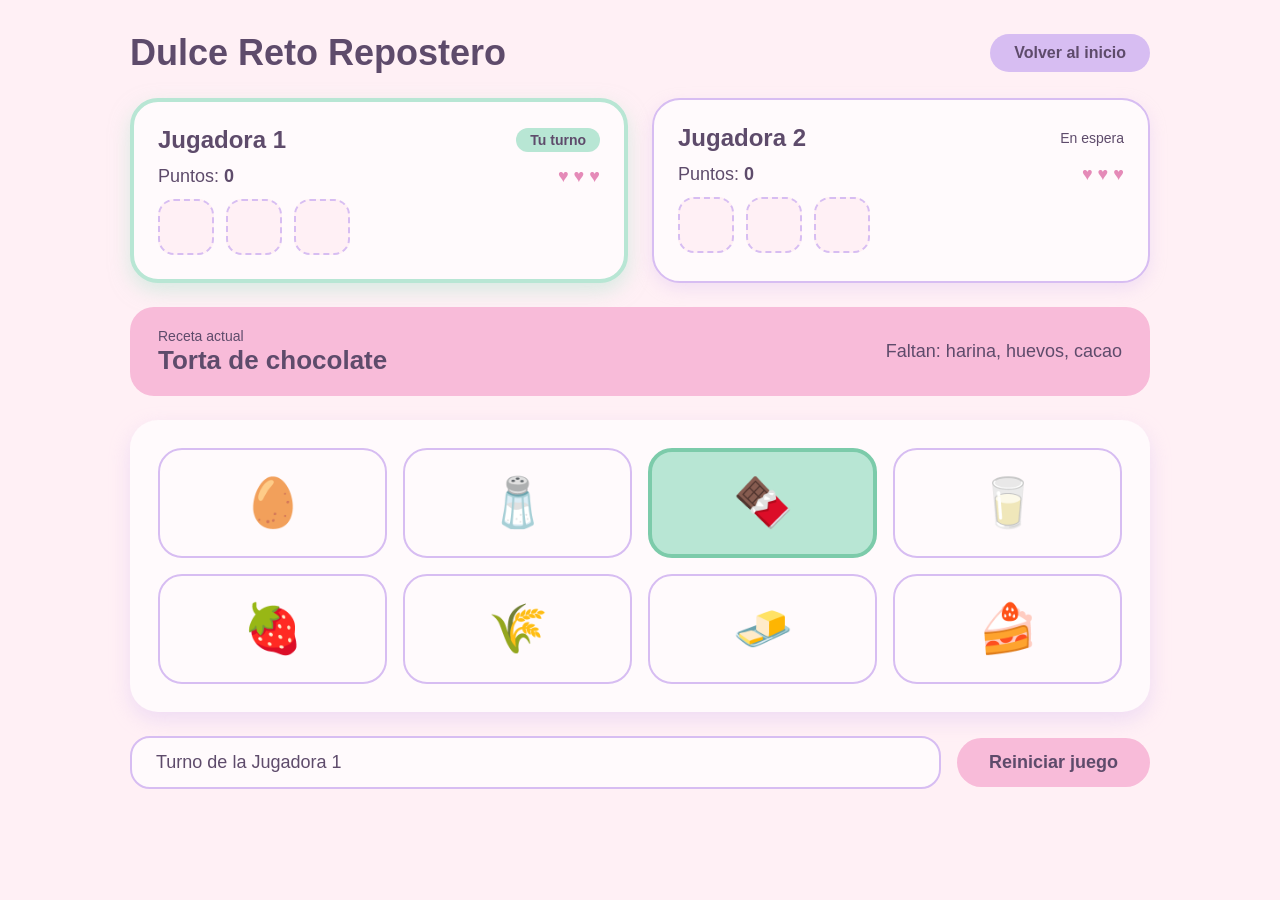
==== juego.html @ 754678c1 "Creación de la estructura html del videojuego, asimismo se le añade css. Además, se crearon los arch" ====
<!DOCTYPE html>
<html lang="en">
<head>
    <meta charset="UTF-8">
    <meta name="viewport" content="width=device-width, initial-scale=1.0">
    <title>Dulce Reto Repostero - Juego</title>
    <link rel="stylesheet" href="style.css">
</head>
<body>
    
  <header class="encabezado-juego">
    <h1>Dulce Reto Repostero</h1>
    <a id="btn-volver" class="boton boton-secundario" href="index.html">Volver al inicio</a>
  </header>

  
  <main class="pantalla">

 
    <section class="jugadoras">
    <!-- Panel de la jugadora 1 -->
      <article id="panelj1" class="panel activa">
        <div class="panel-titulo">
          <h2 id="nombrej1">Jugadora 1</h2>
          <span id="etiquetaj1" class="etiqueta">Tu turno</span>
        </div>
        <div class="datos">
          <span>Puntos: <strong id="puntosj1">0</strong></span>
          <span id="vidas-j1" class="vidas">♥ ♥ ♥</span>
        </div>
        <div id="tazaj1" class="taza">
          <div class="espacio"></div>
          <div class="espacio"></div>
          <div class="espacio"></div>
        </div>
      </article>

       <!-- Panel de la jugadora 2 -->

      <article id="panelj2" class="panel">
        <div class="panel-titulo">
          <h2 id="nombrej2">Jugadora 2</h2>
          <span id="etiquetaj2" class="etiqueta">En espera</span>
        </div>
        <div class="datos">
          <span>Puntos: <strong id="puntosj2">0</strong></span>
          <span id="vidasj2" class="vidas">♥ ♥ ♥</span>
        </div>
        <div id="tazaj2" class="taza">
          <div class="espacio"></div>
          <div class="espacio"></div>
          <div class="espacio"></div>
        </div>
      </article>
 
    </section>


    <!-- Receta actual -->
    <section class="receta">
      <div>
        <span class="receta-etiqueta">Receta actual</span>
        <h2 id="nombre-receta">Torta de chocolate</h2>
      </div>
      <p id="faltantes">Faltan: harina, huevos, cacao</p>
    </section>


 <section id="tablero" class="tablero">
      <button class="casilla" type="button" aria-label="Huevo">🥚</button>
      <button class="casilla" type="button" aria-label="Sal">🧂</button>
      <button class="casilla elegida" type="button" aria-label="Chocolate">🍫</button>
      <button class="casilla" type="button" aria-label="Leche">🥛</button>
      <button class="casilla" type="button" aria-label="Fresa">🍓</button>
      <button class="casilla" type="button" aria-label="Harina">🌾</button>
      <button class="casilla" type="button" aria-label="Mantequilla">🧈</button>
      <button class="casilla" type="button" aria-label="Pastel">🍰</button>
    </section>

      <!-- Mensajes y reinicio -->
    <div class="barra-inferior">
      <p id="mensaje" class="mensaje">Turno de la Jugadora 1</p>
      <button id="btn-reiniciar" class="boton boton-principal" type="button">Reiniciar juego</button>
    </div>
 
  </main>
 
  <script src="script.js"></script>


</body>
</html>
---- style.css ----
:root {
  --fondo: #FFF0F5;
  --tarjeta: #FFFAFC;
  --rosa: #F8BBD9;
  --rosa-fuerte: #F3A6CC;
  --lila: #D7BDF2;
  --lila-claro: #EBDDF9;
  --menta: #B8E6D4;
  --menta-borde: #7CCBAA;
  --texto: #5E4B6B;
  --rojo: #F28B82;
  --corazon: #E58AB8;
}


* {
  box-sizing: border-box;
}
 
body {
  margin: 0;
  min-height: 100vh;
  background-color: var(--fondo);
  color: var(--texto);
  font-family: "Trebuchet MS", "Segoe UI", sans-serif;
  transition: background-color 0.3s;
}
 
h1, h2, p {
  margin: 0;
}
 
/* Regla C: el JS le agrega esta clase al body durante el turno congelado */
body.congelado {
  background-color: var(--rojo);
}
 
/* Para esconder elementos desde JS si lo necesitas */
.oculto {
  display: none;
}

.pantalla {
  max-width: 1100px;
  margin: 0 auto;
  padding: 0 40px 40px;
  display: flex;
  flex-direction: column;
  gap: 24px;
}
 
/* ---------- Botones ---------- */
.boton {
  display: inline-block;
  border: 0;
  border-radius: 28px;
  padding: 14px 32px;
  font-family: inherit;
  font-size: 18px;
  font-weight: bold;
  color: var(--texto);
  text-align: center;
  text-decoration: none;
  cursor: pointer;
  transition: background-color 0.2s;
}
 
.boton-principal {
  background-color: var(--rosa);
}

.boton-principal:hover {
  background-color: var(--rosa-fuerte);
}
 
.boton-secundario {
  background-color: var(--lila);
  padding: 10px 24px;
  font-size: 16px;
}
 
.boton-secundario:hover {
  background-color: var(--lila-claro);
}
 
/*Inicio*/

.encabezado-inicio {
  display: flex;
  flex-direction: column;
  align-items: center;
  gap: 16px;
  padding: 48px 40px 24px;
  text-align: center;
}
 
.decoracion {
  display: flex;
  gap: 16px;
}

.adorno {
  width: 64px;
  height: 64px;
  border-radius: 50%;
  display: flex;
  align-items: center;
  justify-content: center;
  font-size: 32px;
}
 

.encabezado-inicio h1 {
  font-size: 56px;
  line-height: 1.1;
}
 
.subtitulo {
  font-size: 20px;
}
 
.instrucciones {
  display: grid;
  grid-template-columns: repeat(3, 1fr);
  gap: 20px;
}
 
.tarjeta {
  background-color: var(--tarjeta);
  border: 2px solid var(--lila);
  border-radius: 24px;
  padding: 24px;
  box-shadow: 0 6px 16px rgba(215, 189, 242, 0.35);
}
 
.tarjeta:nth-child(2) { border-color: var(--rosa); }
.tarjeta:nth-child(3) { border-color: var(--menta); }
 
.tarjeta h2 {
  font-size: 20px;
  margin-bottom: 8px;
}
 
.registro {
  width: 100%;
  max-width: 640px;
  margin: 0 auto;
  background-color: var(--tarjeta);
  border-radius: 28px;
  padding: 28px;
  box-shadow: 0 8px 20px rgba(215, 189, 242, 0.4);
  display: grid;
  grid-template-columns: 1fr 1fr;
  gap: 16px;
}
 
.campo {
  display: flex;
  flex-direction: column;
  gap: 6px;
}
 
.campo label {
  font-size: 15px;
}
 
.campo input {
  height: 48px;
  border: 2px solid var(--lila);
  border-radius: 16px;
  padding: 0 16px;
  font-family: inherit;
  font-size: 16px;
  color: var(--texto);
  background-color: var(--fondo);
}
 
.campo input:focus {
  outline: 3px solid var(--menta);
}
 
.registro .boton {
  grid-column: 1 / -1;
}
 
/*Juego*/

.encabezado-juego {
  max-width: 1100px;
  margin: 0 auto;
  padding: 32px 40px 24px;
  display: flex;
  justify-content: space-between;
  align-items: center;
  gap: 16px;
}
 
.encabezado-juego h1 {
  font-size: 36px;
}


 
/* ---------- Paneles de jugadoras ---------- */
.jugadoras {
  display: grid;
  grid-template-columns: 1fr 1fr;
  gap: 24px;
}
 
.panel {
  background-color: var(--tarjeta);
  border: 2px solid var(--lila);
  border-radius: 28px;
  padding: 24px;
  box-shadow: 0 6px 16px rgba(215, 189, 242, 0.35);
  display: flex;
  flex-direction: column;
  gap: 12px;
}
 
/* Jugadora con el turno */
.panel.activa {
  border: 4px solid var(--menta);
  box-shadow: 0 8px 20px rgba(184, 230, 212, 0.55);
}
 
.panel-titulo {
  display: flex;
  justify-content: space-between;
  align-items: center;
}
 
.panel-titulo h2 {
  font-size: 24px;
}
 
.etiqueta {
  font-size: 14px;
}
 
.panel.activa .etiqueta {
  background-color: var(--menta);
  border-radius: 14px;
  padding: 4px 14px;
  font-weight: bold;
}
 
.datos {
  display: flex;
  justify-content: space-between;
  font-size: 18px;
}
 
.vidas {
  color: var(--corazon);
}
 
.taza {
  display: flex;
  gap: 12px;
}
 
.espacio {
  width: 56px;
  height: 56px;
  border: 2px dashed var(--lila);
  border-radius: 16px;
  background-color: var(--fondo);
  display: flex;
  align-items: center;
  justify-content: center;
  font-size: 28px;
}

/* Espacio con un ingrediente ya puesto */
.espacio.lleno {
  border: 2px solid var(--rosa);
}

.receta {
  background-color: var(--rosa);
  border-radius: 24px;
  padding: 20px 28px;
  display: flex;
  justify-content: space-between;
  align-items: center;
  gap: 16px;
}


.receta-etiqueta {
  font-size: 14px;
}
 
.receta h2 {
  font-size: 26px;
}
 
#faltantes {
  font-size: 18px;
}


/* ---------- Tablero ---------- */
.tablero {
  background-color: var(--tarjeta);
  border-radius: 28px;
  padding: 28px;
  box-shadow: 0 8px 20px rgba(215, 189, 242, 0.4);
  display: grid;
  grid-template-columns: repeat(4, 1fr);
  gap: 16px;
}

 
.casilla {
  height: 110px;
  border: 2px solid var(--lila);
  border-radius: 24px;
  background-color: var(--tarjeta);
  font-size: 48px;
  cursor: pointer;
  transition: background-color 0.2s, transform 0.2s;
}

.casilla:hover {
  background-color: var(--lila-claro);
  transform: translateY(-3px);
}
 
/* Casilla seleccionada */
.casilla.elegida {
  border: 4px solid var(--menta-borde);
  background-color: var(--menta);
}

.casilla.deshabilitada {
  opacity: 0.4;
  cursor: not-allowed;
  transform: none;
}

.barra-inferior {
  display: flex;
  justify-content: space-between;
  align-items: center;
  gap: 16px;
}
 
.mensaje {
  flex: 1;
  background-color: var(--tarjeta);
  border: 2px solid var(--lila);
  border-radius: 20px;
  padding: 14px 24px;
  font-size: 18px;
}


@media (max-width: 700px) {
  .pantalla {
    padding: 0 16px 24px;
  }
 
  .encabezado-inicio {
    padding: 32px 16px 16px;
  }
 
  .encabezado-inicio h1 {
    font-size: 36px;
  }
 
  .encabezado-juego {
    padding: 24px 16px 16px;
    flex-direction: column;
  }
 
  .instrucciones,
  .registro,
  .jugadoras {
    grid-template-columns: 1fr;
  }
 
  .receta,
  .barra-inferior {
    flex-direction: column;
    align-items: stretch;
  }
 
  .tablero {
    grid-template-columns: repeat(2, 1fr);
  }
}
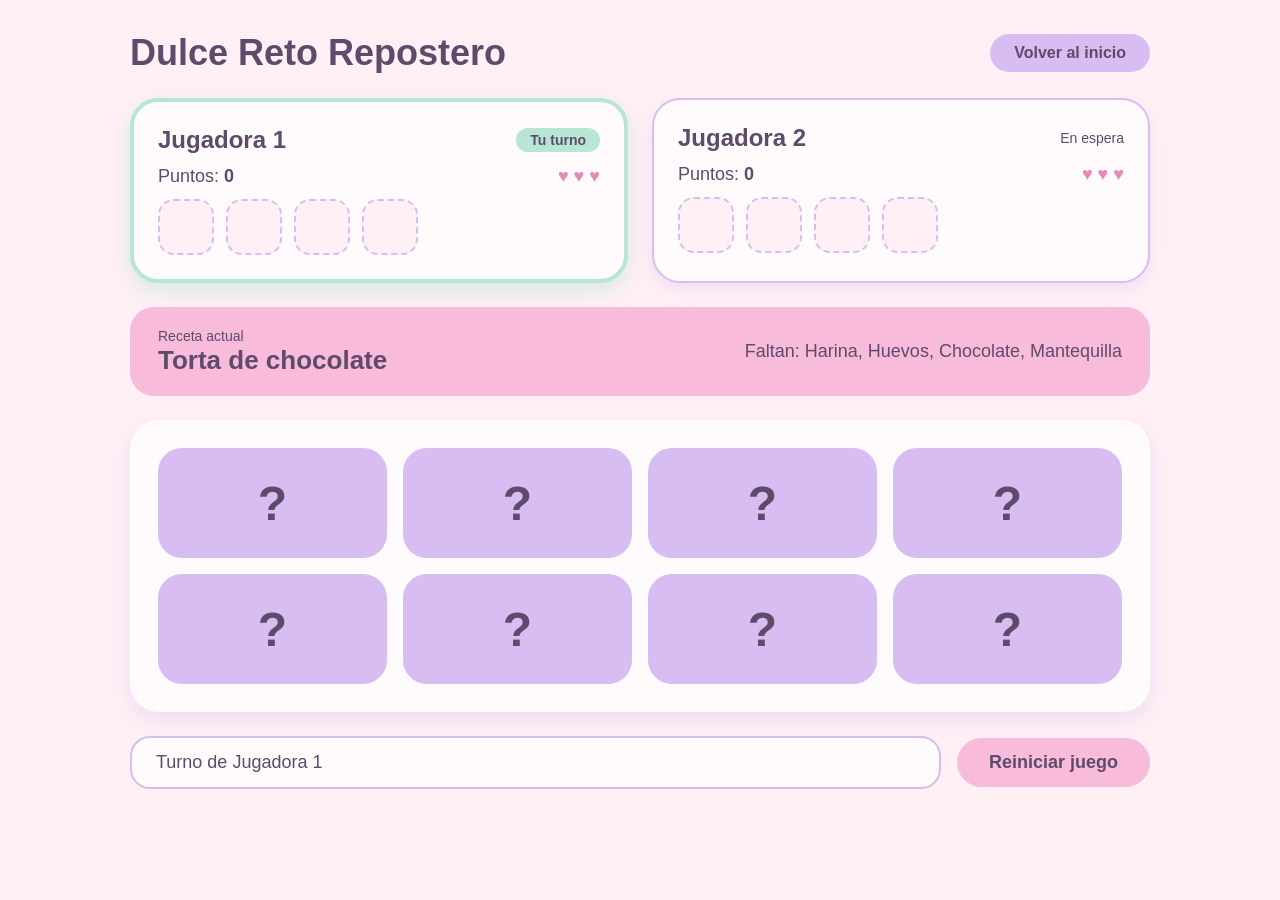
==== commit f36234bb: "Agrega pantalla de juego con tablero dinámico y casillas ocultas, juego.html: reorganiza el header f" ====
--- a/juego.html
+++ b/juego.html
@@ -26,9 +26,10 @@
         </div>
         <div class="datos">
           <span>Puntos: <strong id="puntosj1">0</strong></span>
-          <span id="vidas-j1" class="vidas">♥ ♥ ♥</span>
+          <span id="vidasj1" class="vidas">♥ ♥ ♥</span>
         </div>
         <div id="tazaj1" class="taza">
+          <div class="espacio"></div>
           <div class="espacio"></div>
           <div class="espacio"></div>
           <div class="espacio"></div>
@@ -47,6 +48,7 @@
           <span id="vidasj2" class="vidas">♥ ♥ ♥</span>
         </div>
         <div id="tazaj2" class="taza">
+          <div class="espacio"></div>
           <div class="espacio"></div>
           <div class="espacio"></div>
           <div class="espacio"></div>
--- a/style.css
+++ b/style.css
@@ -392,4 +392,468 @@
     grid-template-columns: repeat(2, 1fr);
   }
 }
- +
+Style · CSS
+/* ============================================================
+   DULCE RETO REPOSTERO - estilos (index.html y juego.html)
+   ============================================================ */
+ 
+/* ---------- Paleta y variables ---------- */
+:root {
+  --fondo: #FFF0F5;
+  --tarjeta: #FFFAFC;
+  --rosa: #F8BBD9;
+  --rosa-fuerte: #F3A6CC;
+  --lila: #D7BDF2;
+  --lila-claro: #EBDDF9;
+  --menta: #B8E6D4;
+  --menta-borde: #7CCBAA;
+  --texto: #5E4B6B;
+  --rojo: #F28B82;
+  --corazon: #E58AB8;
+}
+ 
+/* ---------- Base ---------- */
+* {
+  box-sizing: border-box;
+}
+ 
+body {
+  margin: 0;
+  min-height: 100vh;
+  background-color: var(--fondo);
+  color: var(--texto);
+  font-family: "Trebuchet MS", "Segoe UI", sans-serif;
+  transition: background-color 0.3s;
+}
+ 
+h1, h2, p {
+  margin: 0;
+}
+ 
+/* Regla C: el JS le agrega esta clase al body durante el turno congelado */
+body.congelado {
+  background-color: var(--rojo);
+}
+ 
+/* Para esconder elementos desde JS si lo necesitas */
+.oculto {
+  display: none;
+}
+ 
+/* ---------- Contenedor principal ---------- */
+.pantalla {
+  max-width: 1100px;
+  margin: 0 auto;
+  padding: 0 40px 40px;
+  display: flex;
+  flex-direction: column;
+  gap: 24px;
+}
+ 
+/* ---------- Botones ---------- */
+.boton {
+  display: inline-block;
+  border: 0;
+  border-radius: 28px;
+  padding: 14px 32px;
+  font-family: inherit;
+  font-size: 18px;
+  font-weight: bold;
+  color: var(--texto);
+  text-align: center;
+  text-decoration: none;
+  cursor: pointer;
+  transition: background-color 0.2s;
+}
+ 
+.boton-principal {
+  background-color: var(--rosa);
+}
+ 
+.boton-principal:hover {
+  background-color: var(--rosa-fuerte);
+}
+ 
+.boton-secundario {
+  background-color: var(--lila);
+  padding: 10px 24px;
+  font-size: 16px;
+}
+ 
+.boton-secundario:hover {
+  background-color: var(--lila-claro);
+}
+ 
+/* ============================================================
+   PÁGINA 1: INICIO
+   ============================================================ */
+.encabezado-inicio {
+  display: flex;
+  flex-direction: column;
+  align-items: center;
+  gap: 16px;
+  padding: 48px 40px 24px;
+  text-align: center;
+}
+ 
+.decoracion {
+  display: flex;
+  gap: 16px;
+}
+ 
+.adorno {
+  width: 64px;
+  height: 64px;
+  border-radius: 50%;
+  display: flex;
+  align-items: center;
+  justify-content: center;
+  font-size: 32px;
+}
+ 
+.adorno:nth-child(1) { background-color: var(--rosa); }
+.adorno:nth-child(2) { background-color: var(--lila); }
+.adorno:nth-child(3) { background-color: var(--menta); }
+ 
+.encabezado-inicio h1 {
+  font-size: 56px;
+  line-height: 1.1;
+}
+ 
+.subtitulo {
+  font-size: 20px;
+}
+ 
+.instrucciones {
+  display: grid;
+  grid-template-columns: repeat(3, 1fr);
+  gap: 20px;
+}
+ 
+.tarjeta {
+  background-color: var(--tarjeta);
+  border: 2px solid var(--lila);
+  border-radius: 24px;
+  padding: 24px;
+  box-shadow: 0 6px 16px rgba(215, 189, 242, 0.35);
+}
+ 
+.tarjeta:nth-child(2) { border-color: var(--rosa); }
+.tarjeta:nth-child(3) { border-color: var(--menta); }
+ 
+.tarjeta h2 {
+  font-size: 20px;
+  margin-bottom: 8px;
+}
+ 
+.registro {
+  width: 100%;
+  max-width: 640px;
+  margin: 0 auto;
+  background-color: var(--tarjeta);
+  border-radius: 28px;
+  padding: 28px;
+  box-shadow: 0 8px 20px rgba(215, 189, 242, 0.4);
+  display: grid;
+  grid-template-columns: 1fr 1fr;
+  gap: 16px;
+}
+ 
+.campo {
+  display: flex;
+  flex-direction: column;
+  gap: 6px;
+}
+ 
+.campo label {
+  font-size: 15px;
+}
+ 
+.campo input {
+  height: 48px;
+  border: 2px solid var(--lila);
+  border-radius: 16px;
+  padding: 0 16px;
+  font-family: inherit;
+  font-size: 16px;
+  color: var(--texto);
+  background-color: var(--fondo);
+}
+ 
+.campo input:focus {
+  outline: 3px solid var(--menta);
+}
+ 
+.registro .boton {
+  grid-column: 1 / -1;
+}
+ 
+.pie {
+  padding: 16px;
+  text-align: center;
+  font-size: 14px;
+}
+ 
+/* ============================================================
+   PÁGINA 2: JUEGO
+   ============================================================ */
+.encabezado-juego {
+  max-width: 1100px;
+  margin: 0 auto;
+  padding: 32px 40px 24px;
+  display: flex;
+  justify-content: space-between;
+  align-items: center;
+  gap: 16px;
+}
+ 
+.encabezado-juego h1 {
+  font-size: 36px;
+}
+ 
+/* ---------- Paneles de jugadoras ---------- */
+.jugadoras {
+  display: grid;
+  grid-template-columns: 1fr 1fr;
+  gap: 24px;
+}
+ 
+.panel {
+  background-color: var(--tarjeta);
+  border: 2px solid var(--lila);
+  border-radius: 28px;
+  padding: 24px;
+  box-shadow: 0 6px 16px rgba(215, 189, 242, 0.35);
+  display: flex;
+  flex-direction: column;
+  gap: 12px;
+}
+ 
+/* Jugadora con el turno */
+.panel.activa {
+  border: 4px solid var(--menta);
+  box-shadow: 0 8px 20px rgba(184, 230, 212, 0.55);
+}
+ 
+.panel-titulo {
+  display: flex;
+  justify-content: space-between;
+  align-items: center;
+}
+ 
+.panel-titulo h2 {
+  font-size: 24px;
+}
+ 
+.etiqueta {
+  font-size: 14px;
+}
+ 
+.panel.activa .etiqueta {
+  background-color: var(--menta);
+  border-radius: 14px;
+  padding: 4px 14px;
+  font-weight: bold;
+}
+ 
+.datos {
+  display: flex;
+  justify-content: space-between;
+  font-size: 18px;
+}
+ 
+.vidas {
+  color: var(--corazon);
+}
+ 
+.bowl {
+  display: flex;
+  gap: 12px;
+}
+ 
+.espacio {
+  width: 56px;
+  height: 56px;
+  border: 2px dashed var(--lila);
+  border-radius: 16px;
+  background-color: var(--fondo);
+  display: flex;
+  align-items: center;
+  justify-content: center;
+  font-size: 28px;
+}
+ 
+/* Espacio con un ingrediente ya puesto */
+.espacio.lleno {
+  border: 2px solid var(--rosa);
+}
+ 
+/* ---------- Receta ---------- */
+.receta {
+  background-color: var(--rosa);
+  border-radius: 24px;
+  padding: 20px 28px;
+  display: flex;
+  justify-content: space-between;
+  align-items: center;
+  gap: 16px;
+}
+ 
+.receta-etiqueta {
+  font-size: 14px;
+}
+ 
+.receta h2 {
+  font-size: 26px;
+}
+ 
+#faltantes {
+  font-size: 18px;
+}
+ 
+/* ---------- Tablero ---------- */
+.tablero {
+  background-color: var(--tarjeta);
+  border-radius: 28px;
+  padding: 28px;
+  box-shadow: 0 8px 20px rgba(215, 189, 242, 0.4);
+  display: grid;
+  grid-template-columns: repeat(4, 1fr);
+  gap: 16px;
+}
+ 
+.casilla {
+  height: 110px;
+  border: 2px solid var(--lila);
+  border-radius: 24px;
+  background-color: var(--tarjeta);
+  font-size: 48px;
+  cursor: pointer;
+  transition: background-color 0.2s, transform 0.2s;
+}
+ 
+.casilla:hover {
+  background-color: var(--lila-claro);
+  transform: translateY(-3px);
+}
+ 
+/* Casilla seleccionada */
+.casilla.elegida {
+  border: 4px solid var(--menta-borde);
+  background-color: var(--menta);
+}
+ 
+/* Casilla que ya no se puede usar */
+.casilla.deshabilitada {
+  opacity: 0.4;
+  cursor: not-allowed;
+  transform: none;
+}
+ 
+/* ---------- Barra inferior ---------- */
+.barra-inferior {
+  display: flex;
+  justify-content: space-between;
+  align-items: center;
+  gap: 16px;
+}
+ 
+.mensaje {
+  flex: 1;
+  background-color: var(--tarjeta);
+  border: 2px solid var(--lila);
+  border-radius: 20px;
+  padding: 14px 24px;
+  font-size: 18px;
+}
+ 
+/* ============================================================
+   RESPONSIVE (pantallas pequeñas)
+   ============================================================ */
+@media (max-width: 700px) {
+  .pantalla {
+    padding: 0 16px 24px;
+  }
+ 
+  .encabezado-inicio {
+    padding: 32px 16px 16px;
+  }
+ 
+  .encabezado-inicio h1 {
+    font-size: 36px;
+  }
+ 
+  .encabezado-juego {
+    padding: 24px 16px 16px;
+    flex-direction: column;
+  }
+ 
+  .instrucciones,
+  .registro,
+  .jugadoras {
+    grid-template-columns: 1fr;
+  }
+ 
+  .receta,
+  .barra-inferior {
+    flex-direction: column;
+    align-items: stretch;
+  }
+ 
+  .tablero {
+    grid-template-columns: repeat(2, 1fr);
+  }
+}
+ 
+/* ============================================================
+   CASILLAS BOCA ABAJO Y REVELADAS (juego.js las agrega o quita)
+   ============================================================ */
+ 
+/* Casilla tapada: se ve un "?" */
+.casilla.oculta {
+  background-color: var(--lila);
+  color: var(--texto);
+  font-weight: bold;
+}
+ 
+.casilla.oculta:hover {
+  background-color: var(--rosa);
+}
+ 
+/* Resultados al destapar una casilla */
+.casilla.correcta {
+  background-color: var(--menta);
+  border-color: var(--menta-borde);
+}
+ 
+.casilla.distractor {
+  background-color: var(--rosa);
+  border-color: var(--corazon);
+}
+ 
+.casilla.trampa {
+  background-color: var(--rojo);
+  border-color: var(--rojo);
+}
+ 
+/*colores en el resultado */
+.casilla.oculta {
+  background-color: var(--lila);
+  font-weight: bold;
+}
+
+.casilla.correcta {
+  background-color: var(--menta);
+  border-color: var(--menta-borde);
+}
+
+.casilla.distractor {
+  background-color: var(--rosa);
+  border-color: var(--corazon);
+}
+
+.casilla.trampa {
+  background-color: var(--rojo);
+  border-color: var(--rojo);
+}
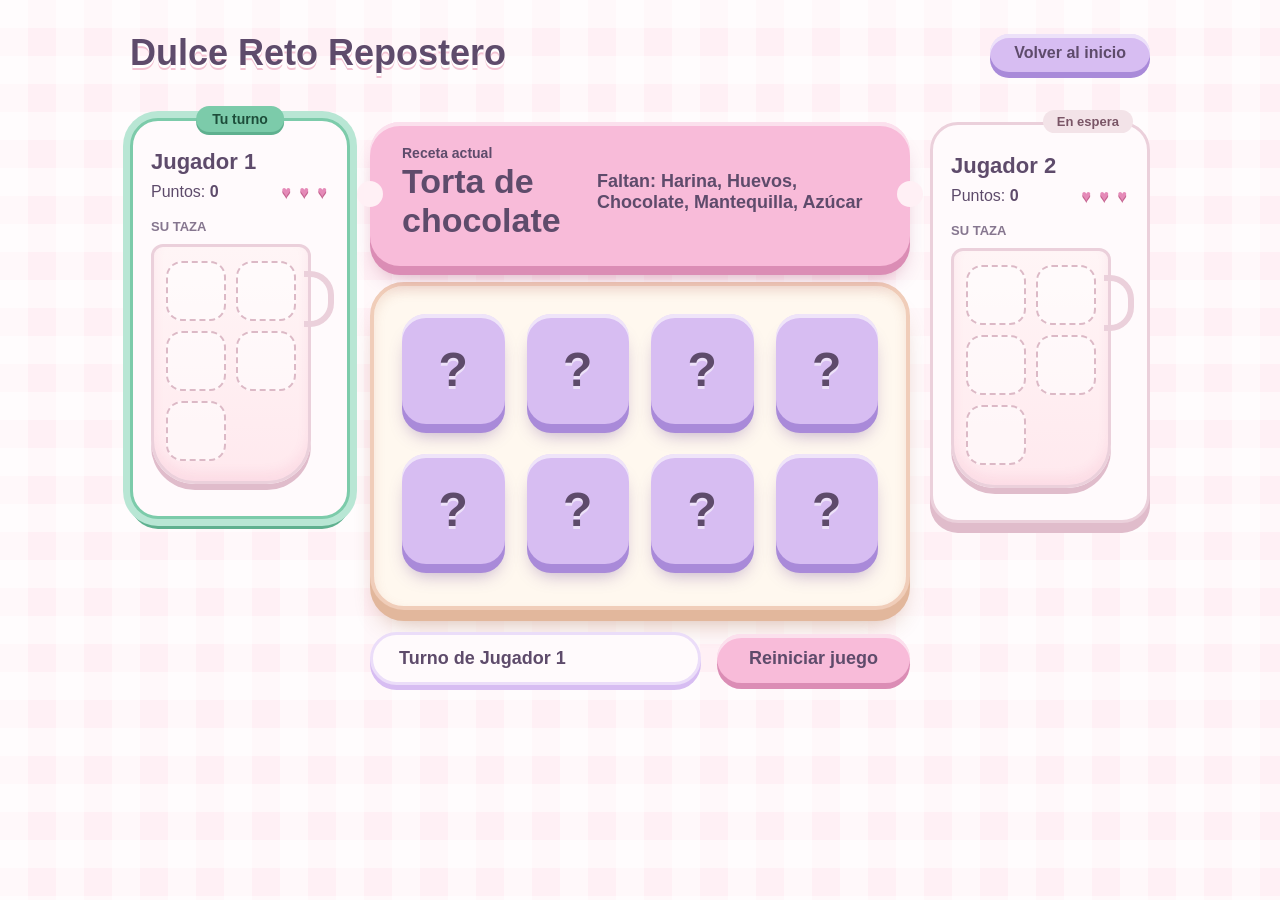
==== commit 6f236f62: "Dulce Reto Repostero, el juego completo con Regla B, intercambio de casillas cada 4 aciertos y Regla" ====
--- a/juego.html
+++ b/juego.html
@@ -1,33 +1,43 @@
 <!DOCTYPE html>
-<html lang="en">
+<html lang="es">
+
 <head>
-    <meta charset="UTF-8">
-    <meta name="viewport" content="width=device-width, initial-scale=1.0">
-    <title>Dulce Reto Repostero - Juego</title>
-    <link rel="stylesheet" href="style.css">
+  <meta charset="UTF-8">
+  <meta name="viewport" content="width=device-width, initial-scale=1.0">
+  <title>Dulce Reto Repostero - Juego</title>
+  <link rel="stylesheet" href="style.css">
 </head>
+
 <body>
-    
+
+  <!-- encabezado, título y enlace para volver al inicio -->
   <header class="encabezado-juego">
     <h1>Dulce Reto Repostero</h1>
     <a id="btn-volver" class="boton boton-secundario" href="index.html">Volver al inicio</a>
   </header>
 
-  
+
   <main class="pantalla">
+<!-- Cuadrícula de 3 columnas: panel J1 - zona central - panel J2 -->
+    <div class="area-juego">
 
- 
-    <section class="jugadoras">
-    <!-- Panel de la jugadora 1 -->
+      <!-- Panel de la jugadora 1 (izquierda) -->
+        <!-- La clase "activa" marca de quién es el turno, JS la mueve entre paneles -->
       <article id="panelj1" class="panel activa">
         <div class="panel-titulo">
-          <h2 id="nombrej1">Jugadora 1</h2>
+          <!-- JS reemplaza el nombre con el escrito en el inicio -->
+          <h2 id="nombrej1">Jugador 1</h2>
+           <!-- JS alterna el texto entre "Tu turno" y "En espera" -->
           <span id="etiquetaj1" class="etiqueta">Tu turno</span>
         </div>
         <div class="datos">
+           <!-- Puntos y vidas, esas se actualizan desde actualizarMarcador() -->
           <span>Puntos: <strong id="puntosj1">0</strong></span>
           <span id="vidasj1" class="vidas">♥ ♥ ♥</span>
         </div>
+        <p class="taza-label">SU TAZA</p>
+         <!-- La taza, JS crea aquí un espacio por cada ingrediente de la receta
+             y lo llena con el emoji cuando la jugadora acierta (dibujarTazas) -->
         <div id="tazaj1" class="taza">
           <div class="espacio"></div>
           <div class="espacio"></div>
@@ -36,17 +46,45 @@
         </div>
       </article>
 
-       <!-- Panel de la jugadora 2 -->
+      <!-- Zona central: receta + tablero + barra -->
+      <div class="zona-central">
 
+        <!-- Receta actual -->
+           <!-- Tarjeta tipo ticket con el nombre de la receta y los ingredientes que faltan -->
+        <section class="receta">
+          <div>
+            <span class="receta-etiqueta">Receta actual</span>
+            <h2 id="nombre-receta">Torta de chocolate</h2>
+          </div>
+          <p id="faltantes">Faltan: harina, huevos, cacao</p>
+        </section>
+
+
+        <section id="tablero" class="tablero">
+          <!-- El JS genera las casillas dinámicamente al iniciar -->
+        </section>
+
+        <!-- Mensajes y reinicio -->
+         <!-- Mensaje de estado (quién acertó, de quién es el turno...) y botón Reiniciar -->
+        <div class="barra-inferior">
+          <p id="mensaje" class="mensaje">Turno de la Jugador 1</p>
+          <button id="btn-reiniciar" class="boton boton-principal" type="button">Reiniciar juego</button>
+        </div>
+
+      </div>
+
+      <!-- Panel de la jugadora 2 (derecha) -->
+        <!-- Misma estructura que el panel 1, pero empieza "En espera" , sin la clase "activa"-->
       <article id="panelj2" class="panel">
         <div class="panel-titulo">
-          <h2 id="nombrej2">Jugadora 2</h2>
+          <h2 id="nombrej2">Jugador 2</h2>
           <span id="etiquetaj2" class="etiqueta">En espera</span>
         </div>
         <div class="datos">
           <span>Puntos: <strong id="puntosj2">0</strong></span>
           <span id="vidasj2" class="vidas">♥ ♥ ♥</span>
         </div>
+        <p class="taza-label">SU TAZA</p>
         <div id="tazaj2" class="taza">
           <div class="espacio"></div>
           <div class="espacio"></div>
@@ -54,41 +92,28 @@
           <div class="espacio"></div>
         </div>
       </article>
- 
-    </section>
 
+    </div>
 
-    <!-- Receta actual -->
-    <section class="receta">
-      <div>
-        <span class="receta-etiqueta">Receta actual</span>
-        <h2 id="nombre-receta">Torta de chocolate</h2>
+    <!--Letrero que anuncia el final-->
+     <!-- Ventana emergente, empieza oculta ("oculto") y mostrarLetrero() la muestra
+         para avisos (trampa, intercambio, receta completa) y para el final del juego -->
+    <div id="letrero" class="letrero oculto" role="dialog" aria-modal="true" aria-labelledby="letrero-titulo">
+      <div class="letrero-caja">
+         <!-- Título, texto y botón, JS cambia su contenido según el evento -->
+        <h2 id="letrero-titulo">Título</h2>
+        <p id="letrero-texto">Texto</p>
+        <button id="btn-letrero" class="boton boton-principal" type="button">Jugar de nuevo</button>
       </div>
-      <p id="faltantes">Faltan: harina, huevos, cacao</p>
-    </section>
+    </div>
 
+  </main>
 
- <section id="tablero" class="tablero">
-      <button class="casilla" type="button" aria-label="Huevo">🥚</button>
-      <button class="casilla" type="button" aria-label="Sal">🧂</button>
-      <button class="casilla elegida" type="button" aria-label="Chocolate">🍫</button>
-      <button class="casilla" type="button" aria-label="Leche">🥛</button>
-      <button class="casilla" type="button" aria-label="Fresa">🍓</button>
-      <button class="casilla" type="button" aria-label="Harina">🌾</button>
-      <button class="casilla" type="button" aria-label="Mantequilla">🧈</button>
-      <button class="casilla" type="button" aria-label="Pastel">🍰</button>
-    </section>
-
-      <!-- Mensajes y reinicio -->
-    <div class="barra-inferior">
-      <p id="mensaje" class="mensaje">Turno de la Jugadora 1</p>
-      <button id="btn-reiniciar" class="boton boton-principal" type="button">Reiniciar juego</button>
-    </div>
- 
-  </main>
- 
+  <!-- El script va al final del body para que todos los elementos
+       ya existan cuando JavaScript los busque con getElementById -->
   <script src="script.js"></script>
 
 
 </body>
+
 </html>
--- a/style.css
+++ b/style.css
@@ -1,4 +1,5 @@
 :root {
+  /* Colores principales */
   --fondo: #FFF0F5;
   --tarjeta: #FFFAFC;
   --rosa: #F8BBD9;
@@ -10,81 +11,146 @@
   --texto: #5E4B6B;
   --rojo: #F28B82;
   --corazon: #E58AB8;
-}
-
-
+
+  /* el grosor, como un sombra,de cada color da el efecto de relieve */
+  --rosa-grosor: #DB8DB5;
+  --lila-grosor: #A98AD9;
+  --menta-grosor: #5FB08F;
+  --rojo-grosor: #CE5F57;
+  --borde-suave: #EBD0DB;
+  --borde-suave-grosor: #E0BCCB;
+  --mantequilla: #FFE6A6;
+  --mantequilla-grosor: #E0B650;
+  --bandeja: #FFF8EF;
+  --bandeja-borde: #F0CDB9;
+  --bandeja-grosor: #E2B79C;
+
+  /* Tipografías */
+
+  --fuente-titulo: "Trebuchet MS", "Segoe UI", sans-serif;
+  --fuente-texto: "Trebuchet MS", "Segoe UI", sans-serif;
+  --brillo: inset 0 4px 0 rgba(255, 255, 255, 0.55);
+}
+
+
+
+/*Estilos base*/
+
+/* Hace que padding y borde cuenten dentro del ancho declarado */
 * {
   box-sizing: border-box;
 }
- 
+
 body {
   margin: 0;
   min-height: 100vh;
   background-color: var(--fondo);
+
+  /* mantel de cuadros*/
+  background-image:
+    linear-gradient(90deg, rgba(255, 255, 255, 0.55) 50%, transparent 50%),
+    linear-gradient(rgba(255, 255, 255, 0.55) 50%, transparent 50%);
+  background-size: 56px 56px;
+
   color: var(--texto);
-  font-family: "Trebuchet MS", "Segoe UI", sans-serif;
+  font-family: var(--fuente-texto);
+   /* Suaviza el cambio de color cuando el fondo se pone rojo */
   transition: background-color 0.3s;
 }
- 
-h1, h2, p {
+
+/* Se quitan los márgenes por defecto del navegador */
+
+h1,
+h2,
+p {
   margin: 0;
 }
- 
+
+h1,
+h2 {
+  font-family: var(--fuente-titulo);
+}
+
+h1 {
+  text-shadow: 0 3px 0 #fff, 0 5px 0 #F4C3D3;
+}
+
 /* Regla C: el JS le agrega esta clase al body durante el turno congelado */
 body.congelado {
   background-color: var(--rojo);
 }
- 
+
 /* Para esconder elementos desde JS si lo necesitas */
 .oculto {
   display: none;
 }
 
+/* Contenedor central que limita el ancho del contenido */
+
 .pantalla {
   max-width: 1100px;
   margin: 0 auto;
-  padding: 0 40px 40px;
+  padding: 24px 40px 40px;
   display: flex;
   flex-direction: column;
   gap: 24px;
 }
- 
-/* ---------- Botones ---------- */
+
+/* Botones con grosor */
 .boton {
   display: inline-block;
   border: 0;
   border-radius: 28px;
   padding: 14px 32px;
-  font-family: inherit;
+  font-family: var(--fuente-titulo);
   font-size: 18px;
-  font-weight: bold;
+  font-weight: 600;
   color: var(--texto);
   text-align: center;
   text-decoration: none;
   cursor: pointer;
-  transition: background-color 0.2s;
-}
- 
+  background-color: var(--cara, var(--rosa));
+  box-shadow: 0 6px 0 var(--grosor, var(--rosa-grosor)), var(--brillo);
+  transition: background-color 0.2s, transform 0.12s, box-shadow 0.12s;
+}
+
+/* Al presionar, el botón baja y la sombra se achica: parece hundirse */
+.boton:active {
+  transform: translateY(4px);
+  box-shadow: 0 2px 0 var(--grosor, var(--rosa-grosor)), var(--brillo);
+}
+
+/* Contorno visible al navegar con teclado */
+
+
+.boton:focus-visible,
+.casilla:focus-visible {
+  outline: 3px solid var(--texto);
+  outline-offset: 3px;
+}
+
 .boton-principal {
-  background-color: var(--rosa);
+  --cara: var(--rosa);
+  --grosor: var(--rosa-grosor);
 }
 
 .boton-principal:hover {
-  background-color: var(--rosa-fuerte);
-}
- 
+  --cara: var(--rosa-fuerte);
+}
+
 .boton-secundario {
-  background-color: var(--lila);
+  --cara: var(--lila);
+  --grosor: var(--lila-grosor);
   padding: 10px 24px;
   font-size: 16px;
 }
- 
+
 .boton-secundario:hover {
-  background-color: var(--lila-claro);
-}
- 
+  --cara: var(--lila-claro);
+}
+
 /*Inicio*/
-
+/* Encabezado centrado con adornos, título y subtítulo */
 .encabezado-inicio {
   display: flex;
   flex-direction: column;
@@ -93,7 +159,8 @@
   padding: 48px 40px 24px;
   text-align: center;
 }
- 
+
+/* Fila de imágenes decorativas */
 .decoracion {
   display: flex;
   gap: 16px;
@@ -107,63 +174,83 @@
   align-items: center;
   justify-content: center;
   font-size: 32px;
-}
- 
+  box-shadow: 0 5px 0 rgba(94, 75, 107, 0.18), var(--brillo);
+}
+
 
 .encabezado-inicio h1 {
   font-size: 56px;
   line-height: 1.1;
 }
- 
+
 .subtitulo {
   font-size: 20px;
 }
- 
+
+/* Las 3 tarjetas de instrucciones en una cuadrícula de 3 columnas iguales */
+
 .instrucciones {
   display: grid;
   grid-template-columns: repeat(3, 1fr);
-  gap: 20px;
-}
- 
+  gap: 24px;
+}
+
+/* Tarjeta base (lila), el color de borde y sombra cambia en las siguientes */
+
 .tarjeta {
+  --grosor: var(--lila-grosor);
   background-color: var(--tarjeta);
-  border: 2px solid var(--lila);
-  border-radius: 24px;
+  border: 3px solid var(--lila);
+  border-radius: 26px;
   padding: 24px;
-  box-shadow: 0 6px 16px rgba(215, 189, 242, 0.35);
-}
- 
-.tarjeta:nth-child(2) { border-color: var(--rosa); }
-.tarjeta:nth-child(3) { border-color: var(--menta); }
- 
+  box-shadow: 0 8px 0 var(--grosor), 0 16px 20px -10px rgba(94, 75, 107, 0.35);
+}
+
+/* 2. tarjeta: rosa */
+.tarjeta:nth-child(2) {
+  border-color: var(--rosa);
+  --grosor: var(--rosa-grosor);
+}
+
+/*  tarjeta: menta */
+
+.tarjeta:nth-child(3) {
+  border-color: var(--menta);
+  --grosor: var(--menta-grosor);
+}
+
 .tarjeta h2 {
-  font-size: 20px;
+  font-size: 22px;
   margin-bottom: 8px;
 }
- 
+
+/* Formulario de registro: 2 columnas, un campo por jugador*/
 .registro {
   width: 100%;
   max-width: 640px;
   margin: 0 auto;
   background-color: var(--tarjeta);
-  border-radius: 28px;
+  border: 3px solid var(--borde-suave);
+  border-radius: 30px;
   padding: 28px;
-  box-shadow: 0 8px 20px rgba(215, 189, 242, 0.4);
+  box-shadow: 0 9px 0 var(--borde-suave-grosor), 0 18px 22px -12px rgba(94, 75, 107, 0.35);
   display: grid;
   grid-template-columns: 1fr 1fr;
   gap: 16px;
-}
- 
+
+}
+
 .campo {
   display: flex;
   flex-direction: column;
   gap: 6px;
 }
- 
+
 .campo label {
   font-size: 15px;
-}
- 
+  font-weight: 700;
+}
+
 .campo input {
   height: 48px;
   border: 2px solid var(--lila);
@@ -173,18 +260,22 @@
   font-size: 16px;
   color: var(--texto);
   background-color: var(--fondo);
-}
- 
+  box-shadow: inset 0 3px 6px rgba(169, 138, 217, 0.2);
+}
+
 .campo input:focus {
   outline: 3px solid var(--menta);
 }
- 
+
+/* El botón ocupa las dos columnas, de la primera a la última */
+
 .registro .boton {
   grid-column: 1 / -1;
 }
- 
+
 /*Juego*/
 
+/* Encabezado: título a la izquierda y botón "Volver" a la derecha */
 .encabezado-juego {
   max-width: 1100px;
   margin: 0 auto;
@@ -194,666 +285,425 @@
   align-items: center;
   gap: 16px;
 }
- 
+
 .encabezado-juego h1 {
   font-size: 36px;
 }
 
 
- 
-/* ---------- Paneles de jugadoras ---------- */
-.jugadoras {
+
+/*  3 columnas, panel- zona-central-panel*/
+.area-juego {
+  display: grid;
+  grid-template-columns: 220px 1fr 220px;
+  gap: 20px;
+  align-items: start;
+}
+
+/* Receta, tablero y barra inferior apilados verticalmente */
+.zona-central {
+  display: flex;
+  flex-direction: column;
+  gap: 16px;
+}
+
+/* Paneles de jugadoras */
+.panel {
+  position: relative;
+  background-color: var(--tarjeta);
+  border: 3px solid var(--borde-suave);
+  border-radius: 28px;
+  padding: 28px 18px 32px;
+  box-shadow: 0 10px 0 var(--borde-suave-grosor);
+  display: flex;
+  flex-direction: column;
+  gap: 8px;
+}
+
+.taza-label {
+  margin: 10px 0 2px;
+  font-size: 13px;
+  font-weight: 700;
+  color: var(--texto);
+  opacity: 0.75;
+}
+
+/* Jugadora con el turno */
+/* El JS agrega la clase "activa" al panel de quien juega,
+   borde menta, halo exterior y un pequeño levantamiento */
+.panel.activa {
+  border: 3px solid var(--menta-borde);
+  box-shadow: 0 0 0 7px var(--menta), 0 10px 0 var(--menta-grosor);
+  transform: translateY(-4px);
+}
+
+.panel-titulo {
+  display: flex;
+  justify-content: space-between;
+  align-items: center;
+  gap: 6px;
+  flex-wrap: wrap;
+}
+
+.panel-titulo h2 {
+  font-size: 22px;
+}
+
+/*Etiquetas*/
+/* Etiqueta "En espera", en la esquina superior derecha del panel*/
+.etiqueta {
+  position: absolute;
+  top: -15px;
+  right: 14px;
+  font-family: var(--fuente-titulo);
+  font-size: 13px;
+  font-weight: 600;
+  white-space: nowrap;
+  background-color: #F3E3E8;
+  color: #7A5566;
+  border-radius: 99px;
+  padding: 4px 14px;
+}
+
+/* Si el panel está activo, la etiqueta se centra y se vuelve verde */
+.panel.activa .etiqueta {
+  right: auto;
+  left: 50%;
+  transform: translateX(-50%);
+  font-size: 14px;
+  background-color: var(--menta-borde);
+  color: #1D4D3A;
+  padding: 5px 16px;
+  box-shadow: 0 3px 0 var(--menta-grosor);
+}
+
+/* Fila con puntos (izquierda) y vidas (derecha) */
+.datos {
+  display: flex;
+  justify-content: space-between;
+  align-items: flex-end;
+  font-size: 16px;
+}
+
+.vidas {
+  color: var(--corazon);
+  letter-spacing: 2px;
+  text-shadow: 0 2px 0 #C4638F;
+}
+
+/*Taza con la forma*/
+/* La taza: cuadrícula de 2 columnas con esquinas inferiores muy redondeadas.
+   margin-right deja espacio para el gancho */
+.taza {
+  position: relative;
+  margin-right: 18px;
   display: grid;
   grid-template-columns: 1fr 1fr;
-  gap: 24px;
-}
- 
-.panel {
-  background-color: var(--tarjeta);
-  border: 2px solid var(--lila);
-  border-radius: 28px;
-  padding: 24px;
-  box-shadow: 0 6px 16px rgba(215, 189, 242, 0.35);
-  display: flex;
-  flex-direction: column;
-  gap: 12px;
-}
- 
-/* Jugadora con el turno */
-.panel.activa {
-  border: 4px solid var(--menta);
-  box-shadow: 0 8px 20px rgba(184, 230, 212, 0.55);
-}
- 
-.panel-titulo {
-  display: flex;
-  justify-content: space-between;
-  align-items: center;
-}
- 
-.panel-titulo h2 {
-  font-size: 24px;
-}
- 
-.etiqueta {
-  font-size: 14px;
-}
- 
-.panel.activa .etiqueta {
-  background-color: var(--menta);
-  border-radius: 14px;
-  padding: 4px 14px;
-  font-weight: bold;
-}
- 
-.datos {
-  display: flex;
-  justify-content: space-between;
-  font-size: 18px;
-}
- 
-.vidas {
-  color: var(--corazon);
-}
- 
-.taza {
-  display: flex;
-  gap: 12px;
-}
- 
+  gap: 10px;
+  padding: 14px 12px 20px;
+  background: linear-gradient(#FFF5F6, #FFE9EE);
+  border: 3px solid var(--borde-suave);
+  border-radius: 12px 12px 44px 44px;
+  box-shadow: 0 6px 0 var(--borde-suave-grosor), inset 0 -8px 12px rgba(217, 70, 122, 0.08);
+}
+
+
+/* El gancho de la taza: un pseudo-elemento con borde en forma de "C" invertida */
+.taza::after {
+  content: "";
+  position: absolute;
+  right: -26px;
+  top: 24px;
+  width: 24px;
+  height: 44px;
+  border: 6px solid var(--borde-suave);
+  border-left: 0;
+  border-radius: 0 24px 24px 0;
+}
+
+/* Espacio vacío dentro de la taza (cuadro con borde punteado) */
+
 .espacio {
-  width: 56px;
-  height: 56px;
-  border: 2px dashed var(--lila);
+  width: 100%;
+  aspect-ratio: 1;
+  min-height: 48px;
+  border: 2px dashed #DCB9C6;
   border-radius: 16px;
-  background-color: var(--fondo);
+  background-color: rgba(255, 255, 255, 0.55);
   display: flex;
   align-items: center;
   justify-content: center;
-  font-size: 28px;
+  font-size: 26px;
 }
 
 /* Espacio con un ingrediente ya puesto */
+/* El JS agrega "lleno" cuando la jugadora consigue el ingrediente */
 .espacio.lleno {
-  border: 2px solid var(--rosa);
-}
-
+  border: 0;
+  background-color: var(--mantequilla);
+  box-shadow: 0 4px 0 var(--mantequilla-grosor), inset 0 3px 0 rgba(255, 255, 255, 0.7);
+}
+
+/*Recetas, el ticket*/
+/* Tarjeta rosa con forma de ticket: lleva dos "mordidas" a los lados */
 .receta {
+  position: relative;
   background-color: var(--rosa);
-  border-radius: 24px;
-  padding: 20px 28px;
+  border-radius: 30px;
+  padding: 22px 32px 26px;
   display: flex;
   justify-content: space-between;
   align-items: center;
   gap: 16px;
+  box-shadow: 0 9px 0 var(--rosa-grosor), 0 18px 22px -10px rgba(150, 40, 90, 0.45), var(--brillo);
+}
+
+/* Las mordidas son dos círculos del color del fondo, uno en cada borde */
+
+.receta::before,
+.receta::after {
+  content: "";
+  position: absolute;
+  top: 50%;
+  width: 26px;
+  height: 26px;
+  margin-top: -13px;   /* Las muescas son dos círculos del color del fondo, uno en cada borde */
+  border-radius: 50%;
+  background-color: var(--fondo);
+  transition: background-color 0.3s;
+}
+
+.receta::before {
+  left: -13px;
+}
+
+.receta::after {
+  right: -13px;
+}
+
+
+/* Cuando el fondo se pone rojo, las mordidas también deben ser rojas
+   para que sigan pareciendo "huecos" */
+body.congelado .receta::before,
+body.congelado .receta::after {
+  background-color: var(--rojo);
 }
 
 
 .receta-etiqueta {
   font-size: 14px;
-}
- 
+  font-weight: 700;
+}
+
 .receta h2 {
-  font-size: 26px;
-}
- 
+  font-size: 34px;
+}
+
+/* Texto "Faltan: ..." (se actualiza desde JS) */
 #faltantes {
   font-size: 18px;
-}
-
-
-/* ---------- Tablero ---------- */
+  font-weight: 700;
+}
+
+
+/* Tablero */
+/* Bandeja con 4 columnas donde se colocan las 8 casillas */
 .tablero {
-  background-color: var(--tarjeta);
-  border-radius: 28px;
-  padding: 28px;
-  box-shadow: 0 8px 20px rgba(215, 189, 242, 0.4);
+  background-color: var(--bandeja);
+  border: 4px solid var(--bandeja-borde);
+  border-radius: 34px;
+  padding: 28px 28px 42px;
+  box-shadow:
+    0 11px 0 var(--bandeja-grosor),
+    0 22px 26px -12px rgba(150, 80, 40, 0.45),
+    inset 0 5px 12px rgba(180, 100, 70, 0.15);
   display: grid;
   grid-template-columns: repeat(4, 1fr);
-  gap: 16px;
-}
-
- 
+  gap: 30px 22px;
+}
+
+/* Cada casilla usa --cara y --grosor, 
+los estados solo cambian esas dos variables */
+
 .casilla {
+  --cara: var(--tarjeta);
+  --grosor: var(--borde-suave-grosor);
   height: 110px;
-  border: 2px solid var(--lila);
+  border: 0;
   border-radius: 24px;
-  background-color: var(--tarjeta);
+  background-color: var(--cara);
+  box-shadow: 0 9px 0 var(--grosor), 0 16px 18px -6px rgba(90, 50, 140, 0.4), inset 0 4px 0 rgba(255, 255, 255, 0.6);
+  font-family: var(--fuente-titulo);
   font-size: 48px;
+  color: var(--texto);
   cursor: pointer;
-  transition: background-color 0.2s, transform 0.2s;
-}
-
+  transition: background-color 0.2s, transform 0.15s, box-shadow 0.15s;
+}
+
+/* Al pasar el mouse la casilla se levanta un poco */
 .casilla:hover {
-  background-color: var(--lila-claro);
+  --cara: var(--lila-claro);
   transform: translateY(-3px);
 }
- 
+
+/* Al hacer clic se hunde */
+.casilla:active {
+  transform: translateY(6px);
+  box-shadow: 0 3px 0 var(--grosor), inset 0 4px 0 rgba(255, 255, 255, 0.6);
+}
+
+/* Casilla tapada: se ve un "?" */
+.casilla.oculta {
+  --cara: var(--lila);
+  --grosor: var(--lila-grosor);
+  font-weight: 700;
+  text-shadow: 0 3px 0 rgba(255, 255, 255, 0.55);
+}
+
+.casilla.oculta:hover {
+  --cara: var(--rosa);
+  --grosor: var(--rosa-grosor);
+}
+
 /* Casilla seleccionada */
 .casilla.elegida {
-  border: 4px solid var(--menta-borde);
-  background-color: var(--menta);
-}
-
+  --cara: var(--menta);
+  --grosor: var(--menta-grosor);
+}
+
+/* Resultados al destapar una casilla */
+/* Ingrediente correcto, menta (el JS usa "correcto") */
+.casilla.correcto {
+  --cara: var(--menta);
+  --grosor: var(--menta-grosor);
+}
+
+/* Ingrediente que no pertenece a la receta, rosa */
+.casilla.distractor {
+  --cara: var(--rosa);
+  --grosor: var(--rosa-grosor);
+}
+
+/* Ingrediente trampa (Regla C), rojo */
+.casilla.trampa {
+  --cara: var(--rojo);
+  --grosor: var(--rojo-grosor);
+}
+
+/* Casilla bloqueada, semitransparente y sin cursor de clic */
 .casilla.deshabilitada {
   opacity: 0.4;
   cursor: not-allowed;
   transform: none;
 }
 
+/* Barra inferior */
+/* Mensaje de estado a la izquierda y botón Reiniciar a la derecha */
 .barra-inferior {
   display: flex;
   justify-content: space-between;
   align-items: center;
   gap: 16px;
-}
- 
+  margin-top: 6px;
+}
+
+/* Mensaje en forma de píldora, flex, 1 hace que ocupe todo el espacio libre */
 .mensaje {
   flex: 1;
   background-color: var(--tarjeta);
-  border: 2px solid var(--lila);
-  border-radius: 20px;
-  padding: 14px 24px;
+  border: 3px solid var(--lila-claro);
+  border-radius: 99px;
+  padding: 13px 26px;
   font-size: 18px;
-}
-
+  font-weight: 700;
+  box-shadow: 0 5px 0 var(--lila);
+}
+
+/*  Letrero de resultados  */
+.letrero {
+  position: fixed;
+  inset: 0;
+  background-color: rgba(94, 75, 107, 0.55);
+  display: flex;
+  align-items: center;
+  justify-content: center;
+  padding: 16px;
+  z-index: 10;
+}
+
+
+/* Con la clase "oculto" el letrero desaparece, JS la quita o la pone
+   Se repite aquí porque .letrero define display: flex y debe ganar "none" */
+.letrero.oculto {
+  display: none;
+}
+
+/* Caja blanca centrada con el título, el texto y el botón */
+.letrero-caja {
+  background-color: var(--tarjeta);
+  border: 4px solid var(--rosa);
+  border-radius: 30px;
+  padding: 32px 40px;
+  max-width: 480px;
+  text-align: center;
+  box-shadow: 0 12px 0 var(--rosa-grosor), 0 24px 32px rgba(94, 75, 107, 0.35);
+  display: flex;
+  flex-direction: column;
+  gap: 16px;
+}
+
+.letrero-caja h2 {
+  font-size: 32px;
+}
+
+.letrero-caja p {
+  font-size: 20px;
+}
+
+/*Responsive*/
 
 @media (max-width: 700px) {
   .pantalla {
     padding: 0 16px 24px;
   }
- 
+
   .encabezado-inicio {
     padding: 32px 16px 16px;
   }
- 
+
   .encabezado-inicio h1 {
     font-size: 36px;
   }
- 
+
   .encabezado-juego {
     padding: 24px 16px 16px;
     flex-direction: column;
   }
- 
+
+  /* Tarjetas y formulario en una sola columna */
+
   .instrucciones,
-  .registro,
-  .jugadoras {
+  .registro {
     grid-template-columns: 1fr;
   }
- 
+
+  /* Paneles de jugadoras arriba y abajo del tablero */
+  .area-juego {
+    grid-template-columns: 1fr;
+    gap: 36px;
+  }
+
   .receta,
   .barra-inferior {
     flex-direction: column;
     align-items: stretch;
   }
- 
+
+ /* El tablero pasa de 4 a 2 columnas */
   .tablero {
     grid-template-columns: repeat(2, 1fr);
+    gap: 26px 16px;
+    padding: 18px 18px 32px;
   }
 }
 
-Style · CSS
-/* ============================================================
-   DULCE RETO REPOSTERO - estilos (index.html y juego.html)
-   ============================================================ */
- 
-/* ---------- Paleta y variables ---------- */
-:root {
-  --fondo: #FFF0F5;
-  --tarjeta: #FFFAFC;
-  --rosa: #F8BBD9;
-  --rosa-fuerte: #F3A6CC;
-  --lila: #D7BDF2;
-  --lila-claro: #EBDDF9;
-  --menta: #B8E6D4;
-  --menta-borde: #7CCBAA;
-  --texto: #5E4B6B;
-  --rojo: #F28B82;
-  --corazon: #E58AB8;
-}
- 
-/* ---------- Base ---------- */
-* {
-  box-sizing: border-box;
-}
- 
-body {
-  margin: 0;
-  min-height: 100vh;
-  background-color: var(--fondo);
-  color: var(--texto);
-  font-family: "Trebuchet MS", "Segoe UI", sans-serif;
-  transition: background-color 0.3s;
-}
- 
-h1, h2, p {
-  margin: 0;
-}
- 
-/* Regla C: el JS le agrega esta clase al body durante el turno congelado */
-body.congelado {
-  background-color: var(--rojo);
-}
- 
-/* Para esconder elementos desde JS si lo necesitas */
-.oculto {
-  display: none;
-}
- 
-/* ---------- Contenedor principal ---------- */
-.pantalla {
-  max-width: 1100px;
-  margin: 0 auto;
-  padding: 0 40px 40px;
-  display: flex;
-  flex-direction: column;
-  gap: 24px;
-}
- 
-/* ---------- Botones ---------- */
-.boton {
-  display: inline-block;
-  border: 0;
-  border-radius: 28px;
-  padding: 14px 32px;
-  font-family: inherit;
-  font-size: 18px;
-  font-weight: bold;
-  color: var(--texto);
-  text-align: center;
-  text-decoration: none;
-  cursor: pointer;
-  transition: background-color 0.2s;
-}
- 
-.boton-principal {
-  background-color: var(--rosa);
-}
- 
-.boton-principal:hover {
-  background-color: var(--rosa-fuerte);
-}
- 
-.boton-secundario {
-  background-color: var(--lila);
-  padding: 10px 24px;
-  font-size: 16px;
-}
- 
-.boton-secundario:hover {
-  background-color: var(--lila-claro);
-}
- 
-/* ============================================================
-   PÁGINA 1: INICIO
-   ============================================================ */
-.encabezado-inicio {
-  display: flex;
-  flex-direction: column;
-  align-items: center;
-  gap: 16px;
-  padding: 48px 40px 24px;
-  text-align: center;
-}
- 
-.decoracion {
-  display: flex;
-  gap: 16px;
-}
- 
-.adorno {
-  width: 64px;
-  height: 64px;
-  border-radius: 50%;
-  display: flex;
-  align-items: center;
-  justify-content: center;
-  font-size: 32px;
-}
- 
-.adorno:nth-child(1) { background-color: var(--rosa); }
-.adorno:nth-child(2) { background-color: var(--lila); }
-.adorno:nth-child(3) { background-color: var(--menta); }
- 
-.encabezado-inicio h1 {
-  font-size: 56px;
-  line-height: 1.1;
-}
- 
-.subtitulo {
-  font-size: 20px;
-}
- 
-.instrucciones {
-  display: grid;
-  grid-template-columns: repeat(3, 1fr);
-  gap: 20px;
-}
- 
-.tarjeta {
-  background-color: var(--tarjeta);
-  border: 2px solid var(--lila);
-  border-radius: 24px;
-  padding: 24px;
-  box-shadow: 0 6px 16px rgba(215, 189, 242, 0.35);
-}
- 
-.tarjeta:nth-child(2) { border-color: var(--rosa); }
-.tarjeta:nth-child(3) { border-color: var(--menta); }
- 
-.tarjeta h2 {
-  font-size: 20px;
-  margin-bottom: 8px;
-}
- 
-.registro {
-  width: 100%;
-  max-width: 640px;
-  margin: 0 auto;
-  background-color: var(--tarjeta);
-  border-radius: 28px;
-  padding: 28px;
-  box-shadow: 0 8px 20px rgba(215, 189, 242, 0.4);
-  display: grid;
-  grid-template-columns: 1fr 1fr;
-  gap: 16px;
-}
- 
-.campo {
-  display: flex;
-  flex-direction: column;
-  gap: 6px;
-}
- 
-.campo label {
-  font-size: 15px;
-}
- 
-.campo input {
-  height: 48px;
-  border: 2px solid var(--lila);
-  border-radius: 16px;
-  padding: 0 16px;
-  font-family: inherit;
-  font-size: 16px;
-  color: var(--texto);
-  background-color: var(--fondo);
-}
- 
-.campo input:focus {
-  outline: 3px solid var(--menta);
-}
- 
-.registro .boton {
-  grid-column: 1 / -1;
-}
- 
-.pie {
-  padding: 16px;
-  text-align: center;
-  font-size: 14px;
-}
- 
-/* ============================================================
-   PÁGINA 2: JUEGO
-   ============================================================ */
-.encabezado-juego {
-  max-width: 1100px;
-  margin: 0 auto;
-  padding: 32px 40px 24px;
-  display: flex;
-  justify-content: space-between;
-  align-items: center;
-  gap: 16px;
-}
- 
-.encabezado-juego h1 {
-  font-size: 36px;
-}
- 
-/* ---------- Paneles de jugadoras ---------- */
-.jugadoras {
-  display: grid;
-  grid-template-columns: 1fr 1fr;
-  gap: 24px;
-}
- 
-.panel {
-  background-color: var(--tarjeta);
-  border: 2px solid var(--lila);
-  border-radius: 28px;
-  padding: 24px;
-  box-shadow: 0 6px 16px rgba(215, 189, 242, 0.35);
-  display: flex;
-  flex-direction: column;
-  gap: 12px;
-}
- 
-/* Jugadora con el turno */
-.panel.activa {
-  border: 4px solid var(--menta);
-  box-shadow: 0 8px 20px rgba(184, 230, 212, 0.55);
-}
- 
-.panel-titulo {
-  display: flex;
-  justify-content: space-between;
-  align-items: center;
-}
- 
-.panel-titulo h2 {
-  font-size: 24px;
-}
- 
-.etiqueta {
-  font-size: 14px;
-}
- 
-.panel.activa .etiqueta {
-  background-color: var(--menta);
-  border-radius: 14px;
-  padding: 4px 14px;
-  font-weight: bold;
-}
- 
-.datos {
-  display: flex;
-  justify-content: space-between;
-  font-size: 18px;
-}
- 
-.vidas {
-  color: var(--corazon);
-}
- 
-.bowl {
-  display: flex;
-  gap: 12px;
-}
- 
-.espacio {
-  width: 56px;
-  height: 56px;
-  border: 2px dashed var(--lila);
-  border-radius: 16px;
-  background-color: var(--fondo);
-  display: flex;
-  align-items: center;
-  justify-content: center;
-  font-size: 28px;
-}
- 
-/* Espacio con un ingrediente ya puesto */
-.espacio.lleno {
-  border: 2px solid var(--rosa);
-}
- 
-/* ---------- Receta ---------- */
-.receta {
-  background-color: var(--rosa);
-  border-radius: 24px;
-  padding: 20px 28px;
-  display: flex;
-  justify-content: space-between;
-  align-items: center;
-  gap: 16px;
-}
- 
-.receta-etiqueta {
-  font-size: 14px;
-}
- 
-.receta h2 {
-  font-size: 26px;
-}
- 
-#faltantes {
-  font-size: 18px;
-}
- 
-/* ---------- Tablero ---------- */
-.tablero {
-  background-color: var(--tarjeta);
-  border-radius: 28px;
-  padding: 28px;
-  box-shadow: 0 8px 20px rgba(215, 189, 242, 0.4);
-  display: grid;
-  grid-template-columns: repeat(4, 1fr);
-  gap: 16px;
-}
- 
-.casilla {
-  height: 110px;
-  border: 2px solid var(--lila);
-  border-radius: 24px;
-  background-color: var(--tarjeta);
-  font-size: 48px;
-  cursor: pointer;
-  transition: background-color 0.2s, transform 0.2s;
-}
- 
-.casilla:hover {
-  background-color: var(--lila-claro);
-  transform: translateY(-3px);
-}
- 
-/* Casilla seleccionada */
-.casilla.elegida {
-  border: 4px solid var(--menta-borde);
-  background-color: var(--menta);
-}
- 
-/* Casilla que ya no se puede usar */
-.casilla.deshabilitada {
-  opacity: 0.4;
-  cursor: not-allowed;
-  transform: none;
-}
- 
-/* ---------- Barra inferior ---------- */
-.barra-inferior {
-  display: flex;
-  justify-content: space-between;
-  align-items: center;
-  gap: 16px;
-}
- 
-.mensaje {
-  flex: 1;
-  background-color: var(--tarjeta);
-  border: 2px solid var(--lila);
-  border-radius: 20px;
-  padding: 14px 24px;
-  font-size: 18px;
-}
- 
-/* ============================================================
-   RESPONSIVE (pantallas pequeñas)
-   ============================================================ */
-@media (max-width: 700px) {
-  .pantalla {
-    padding: 0 16px 24px;
-  }
- 
-  .encabezado-inicio {
-    padding: 32px 16px 16px;
-  }
- 
-  .encabezado-inicio h1 {
-    font-size: 36px;
-  }
- 
-  .encabezado-juego {
-    padding: 24px 16px 16px;
-    flex-direction: column;
-  }
- 
-  .instrucciones,
-  .registro,
-  .jugadoras {
-    grid-template-columns: 1fr;
-  }
- 
-  .receta,
-  .barra-inferior {
-    flex-direction: column;
-    align-items: stretch;
-  }
- 
-  .tablero {
-    grid-template-columns: repeat(2, 1fr);
-  }
-}
- 
-/* ============================================================
-   CASILLAS BOCA ABAJO Y REVELADAS (juego.js las agrega o quita)
-   ============================================================ */
- 
-/* Casilla tapada: se ve un "?" */
-.casilla.oculta {
-  background-color: var(--lila);
-  color: var(--texto);
-  font-weight: bold;
-}
- 
-.casilla.oculta:hover {
-  background-color: var(--rosa);
-}
- 
-/* Resultados al destapar una casilla */
-.casilla.correcta {
-  background-color: var(--menta);
-  border-color: var(--menta-borde);
-}
- 
-.casilla.distractor {
-  background-color: var(--rosa);
-  border-color: var(--corazon);
-}
- 
-.casilla.trampa {
-  background-color: var(--rojo);
-  border-color: var(--rojo);
-}
- 
-/*colores en el resultado */
-.casilla.oculta {
-  background-color: var(--lila);
-  font-weight: bold;
-}
-
-.casilla.correcta {
-  background-color: var(--menta);
-  border-color: var(--menta-borde);
-}
-
-.casilla.distractor {
-  background-color: var(--rosa);
-  border-color: var(--corazon);
-}
-
-.casilla.trampa {
-  background-color: var(--rojo);
-  border-color: var(--rojo);
-}
